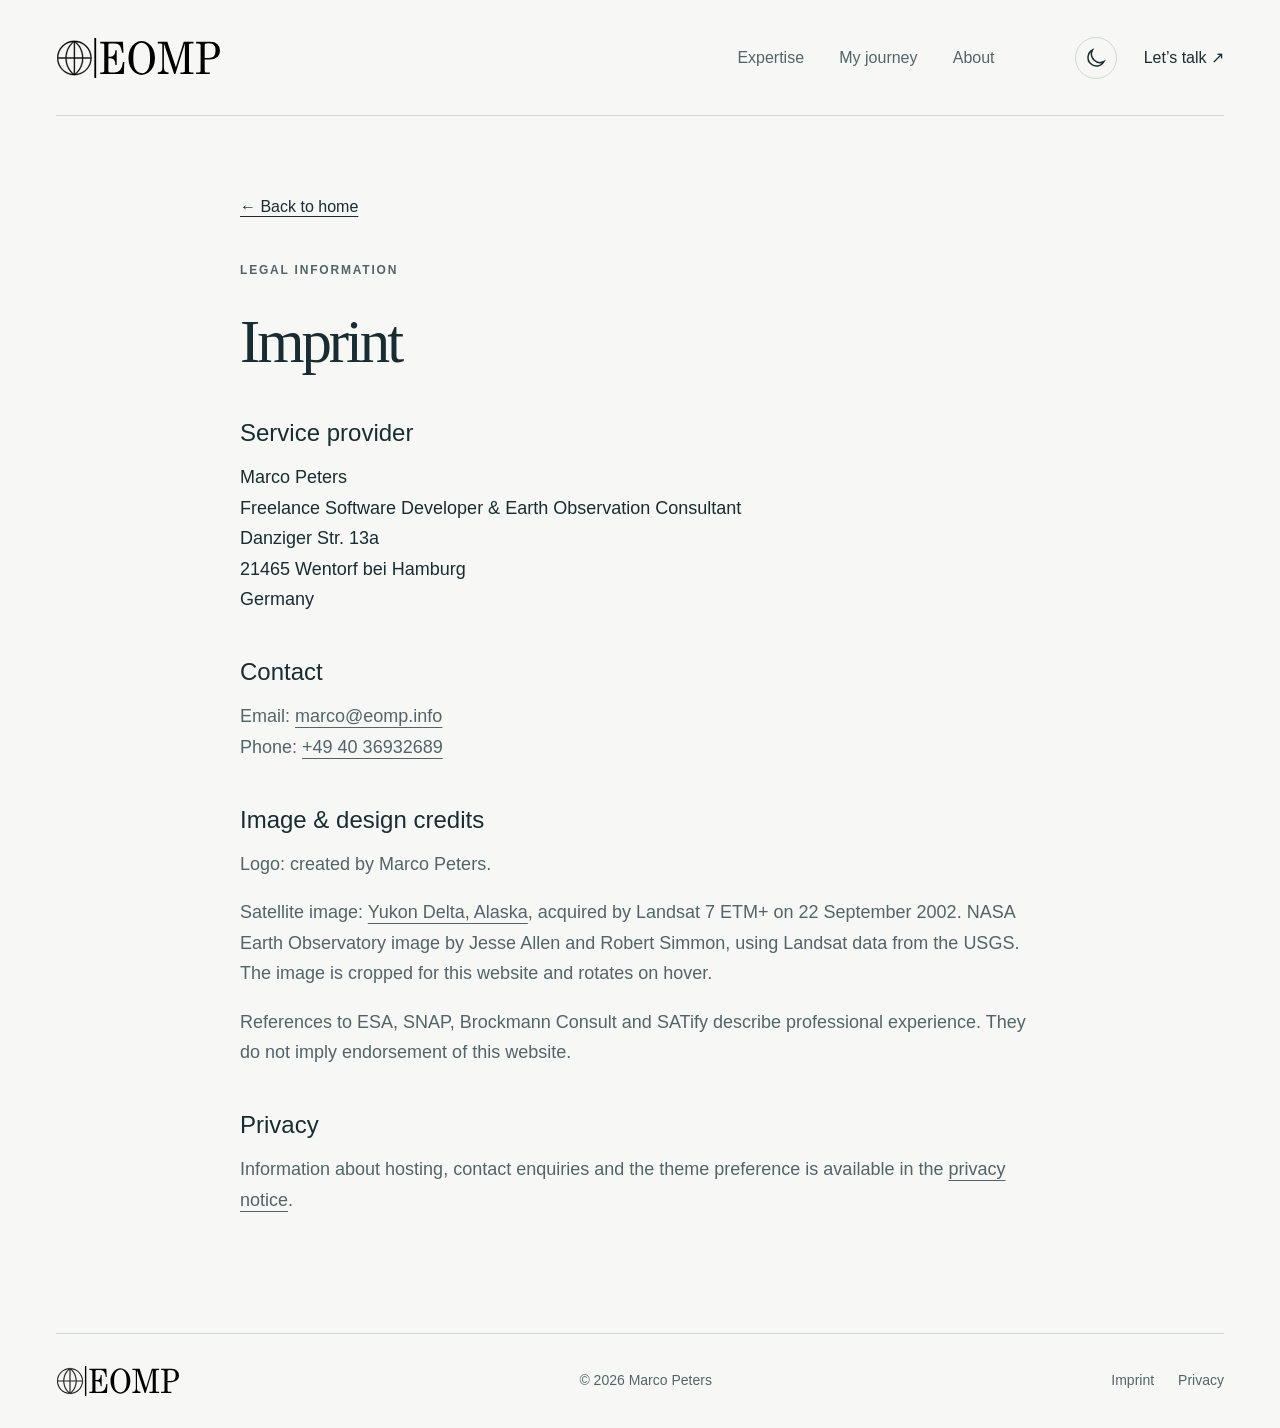
==== imprint.html @ b253dc82 "First version of webpage" ====
<!doctype html>
<html lang="en">
<head>
  <meta charset="utf-8">
  <meta name="viewport" content="width=device-width, initial-scale=1">
  <meta name="description"
        content="Legal notice and image credits for Marco Peters, freelance software developer and Earth Observation expert.">
  <meta name="color-scheme" content="light dark">
  <meta name="theme-color" content="#101b20">
  <title>Imprint · Marco Peters</title>
  <link rel="icon" href="assets/favicon.svg" type="image/svg+xml">
  <script src="theme.js"></script>
  <link rel="stylesheet" href="styles.css">
  <script src="main.js" defer></script>
  <link rel="canonical" href="https://eomp.info/imprint.html">
</head>
<body>
<a class="skip-link" href="#main">Skip to content</a>
<header class="site-header wrap"><a class="brand" href="./" aria-label="EOMP — Marco Peters, home"><img
    src="assets/logo.svg" alt="EOMP" width="165" height="40"></a>
  <nav aria-label="Main navigation"><a href="./#expertise">Expertise</a><a href="./#journey">My journey</a><a
      href="./#about">About</a></nav>
  <div class="header-actions">
    <button class="theme-toggle" aria-label="Switch colour theme" type="button" hidden>
      <svg class="sun" viewBox="0 0 24 24" fill="none" stroke="currentColor" stroke-width="1.5" aria-hidden="true">
        <circle cx="12" cy="12" r="4"/>
        <path d="M12 2v2m0 16v2M2 12h2m16 0h2M5 5l1.5 1.5m11 11L19 19M5 19l1.5-1.5m11-11L19 5"/>
      </svg>
      <svg class="moon" viewBox="0 0 24 24" fill="none" stroke="currentColor" stroke-width="1.5" aria-hidden="true">
        <path d="M20 15.5A8.5 8.5 0 0 1 8.5 4 8.5 8.5 0 1 0 20 15.5Z"/>
      </svg>
    </button>
    <a class="header-contact" href="./#contact">Let’s talk ↗</a></div>
</header>
<main class="legal wrap" id="main"><a class="back-link" href="./">← Back to home</a>
  <p class="eyebrow">Legal information</p>
  <h1>Imprint</h1>

  <h2>Service provider</h2>
  <address>Marco Peters<br>Freelance Software Developer & Earth Observation Consultant<br>Danziger Str. 13a<br>21465
    Wentorf bei Hamburg<br>Germany
  </address>
  <h2>Contact</h2>
  <p>Email: <a href="mailto:marco@eomp.info">marco@eomp.info</a><br>Phone: <a href="tel:+494036932689">+49 40
    36932689</a></p>
  <h2 id="credits">Image & design credits</h2>
  <p>Logo: created by Marco Peters.</p>
  <p>Satellite image: <a target="_blank" href="https://science.nasa.gov/earth/earth-observatory/yukon-delta-alaska-72762/">Yukon Delta,
    Alaska</a>, acquired by Landsat 7 ETM+ on 22 September 2002. NASA Earth Observatory image by Jesse Allen and Robert
    Simmon, using Landsat data from the USGS. The image is cropped for this website and rotates on hover.</p>
  <p>References to ESA, SNAP, Brockmann Consult and SATify describe professional experience. They do not imply
    endorsement of this website.</p>
  <h2>Privacy</h2>
  <p>Information about hosting, contact enquiries and the theme preference is available in the <a href="privacy.html">privacy
    notice</a>.</p></main>
<footer class="site-footer wrap"><a class="brand" href="./" aria-label="Back to home"><img src="assets/logo.svg"
                                                                                           alt="EOMP" width="124"
                                                                                           height="30"></a>
  <p>© <span data-year>2026</span> Marco Peters</p>
  <div><a href="imprint.html" aria-current="page">Imprint</a><a href="privacy.html">Privacy</a></div>
</footer>
</body>
</html>
---- styles.css ----
:root {
  color-scheme: light;
  --bg: #f7f8f5;
  --surface: #eaf0ed;
  --ink: #182c32;
  --muted: #526469;
  --accent: #216c65;
  --line: #cfd8d3;
  --button: #193d3d;
  --button-ink: #fff;
  --logo-filter: none;
  --serif: Georgia, 'Times New Roman', serif;
  --sans: 'Segoe UI', Arial, sans-serif
}

:root[data-theme=dark] {
  color-scheme: dark;
  --bg: #101b20;
  --surface: #15262b;
  --ink: #edf1e9;
  --muted: #adbfbe;
  --accent: #9dcbb6;
  --line: #304348;
  --button: #b4d8c5;
  --button-ink: #132a2b;
  --logo-filter: invert(1)
}

@media (prefers-color-scheme: dark) {
  :root:not([data-theme]) {
    color-scheme: dark;
    --bg: #101b20;
    --surface: #15262b;
    --ink: #edf1e9;
    --muted: #adbfbe;
    --accent: #9dcbb6;
    --line: #304348;
    --button: #b4d8c5;
    --button-ink: #132a2b;
    --logo-filter: invert(1)
  }
}

* {
  box-sizing: border-box
}

html {
  scroll-behavior: smooth;
  scroll-padding-top: 2rem
}

body {
  margin: 0;
  background: var(--bg);
  color: var(--ink);
  font-family: var(--sans);
  font-size: 1.125rem;
  line-height: 1.7;
  -webkit-font-smoothing: antialiased
}

::selection {
  background: var(--accent);
  color: var(--bg)
}

a {
  color: inherit;
  text-underline-offset: .28em
}

a, button {
  -webkit-tap-highlight-color: transparent
}

a:hover {
  color: var(--accent)
}

button {
  font: inherit
}

a:focus-visible, button:focus-visible {
  outline: 2px solid var(--accent);
  outline-offset: 6px
}

img {
  display: block;
  max-width: 100%
}

svg {
  width: 24px;
  height: 24px
}

p {
  margin: 0 0 1.1rem
}

h1, h2, h3 {
  margin: 0;
  font-weight: 400
}

h1, h2 {
  font-family: var(--serif);
  letter-spacing: -.05em;
  line-height: 1.09
}

h1 {
  font-size: clamp(3.3rem, 5.8vw, 5.5rem)
}

h2 {
  font-size: clamp(2.7rem, 4.2vw, 4rem)
}

em {
  font-weight: 400;
  color: var(--accent)
}

h3 {
  font-family: var(--serif);
  font-size: 1.8rem;
  line-height: 1.25;
  letter-spacing: -.025em
}

.wrap {
  width: min(1280px, calc(100% - 112px));
  margin-inline: auto
}

.skip-link {
  position: fixed;
  top: -100px;
  left: 1rem;
  background: var(--bg);
  padding: 1rem;
  z-index: 10
}

.skip-link:focus {
  top: 1rem
}

.site-header {
  min-height: 116px;
  display: flex;
  align-items: center;
  justify-content: space-between;
  gap: 2rem;
  border-bottom: 1px solid var(--line)
}

.brand {
  flex-shrink: 0
}

.brand img {
  filter: var(--logo-filter);
  object-fit: contain
}

.site-header nav {
  display: flex;
  gap: 2.2rem;
  margin-left: auto;
  margin-right: 3rem
}

.site-header a {
  text-decoration: none;
  font-size: 1rem
}

.site-header nav a {
  color: var(--muted)
}

.site-header nav a:hover {
  color: var(--accent)
}

.header-actions {
  display: flex;
  align-items: center;
  gap: 1.7rem
}

.theme-toggle {
  display: grid;
  place-items: center;
  width: 42px;
  height: 42px;
  border: 1px solid var(--line);
  border-radius: 50%;
  background: transparent;
  color: var(--ink);
  cursor: pointer
}

.theme-toggle[hidden] {
  display: none
}

.theme-toggle:hover {
  background: var(--surface)
}

.theme-toggle .sun {
  display: none
}

[data-theme=dark] .theme-toggle .sun {
  display: block
}

[data-theme=dark] .theme-toggle .moon {
  display: none
}

.header-contact span {
  margin-left: .6rem
}

.hero {
  padding-top: 70px;
  padding-bottom: 66px;
  display: grid;
  grid-template-columns:1.18fr 1fr;
  gap: 5.5%;
  align-items: center
}

.eyebrow {
  text-transform: uppercase;
  letter-spacing: .15em;
  font-size: .75rem;
  font-weight: 600;
  color: var(--muted);
  margin-bottom: 1.8rem;
  display: flex;
  align-items: center;
  gap: .75rem
}

.eyebrow-rule {
  width: 26px;
  height: 1px;
  background: var(--line)
}

.hero h1 {
  margin-bottom: 1.75rem
}

.hero-role {
  font-size: 1.3rem;
  line-height: 1.5;
  margin-bottom: 1.2rem
}

.hero-intro {
  color: var(--muted);
  max-width: 480px;
  line-height: 1.8
}

.journey-link {
  color: var(--accent);
  white-space: nowrap;
  text-decoration-thickness: 1px;
}

.hero-actions {
  display: flex;
  align-items: center;
  gap: 1.5rem;
  flex-wrap: wrap;
  margin-top: 2rem
}

.button {
  display: inline-flex;
  justify-content: center;
  align-items: center;
  gap: 1.5rem;
  padding: 1rem 1.35rem;
  text-decoration: none;
  font-size: 1rem;
  font-weight: 600;
  min-height: 50px;
  transition: transform .2s, background .2s
}

.primary {
  background: var(--button);
  color: var(--button-ink);
  border: 1px solid var(--button)
}

.primary:hover {
  color: var(--button-ink);
  transform: translateY(-2px)
}

.text-link {
  display: inline-flex;
  gap: 1rem;
  align-items: center;
  font-size: 1rem;
  font-weight: 600;
  text-decoration: none;
  padding-block: .35rem;
  border-bottom: 1px solid var(--line)
}

.text-link:hover {
  border-color: var(--accent)
}

.hero-footnote {
  font-family: var(--serif);
  font-style: italic;
  color: var(--muted);
  font-size: 1.0625rem;
  margin-top: 2rem;
  margin-bottom: 0
}

.earth-figure {
  margin: 0;
  position: relative
}

.earth-image {
  position: relative;
  isolation: isolate;
  height: 570px;
  overflow: hidden;
  border-radius: 48% 48% 2px 2px;
  background: #143139;
  color: #fff
}

.earth-image > img {
  position: absolute;
  inset: 0;
  width: 100%;
  height: 100%;
  object-fit: cover;
  z-index: -2;
  transform-origin: center
}

.image-kicker {
  position: absolute;
  top: 40%;
  left: 50%;
  transform: translateX(-50%);
  width: max-content;
  max-width: calc(100% - 2rem);
  padding: .65rem 1.1rem;
  border-radius: 999px;
  text-align: center;
  font-family: var(--serif);
  font-style: italic;
  font-size: clamp(1.65rem, 2.5vw, 2.35rem);
  line-height: 1.2;
  text-shadow: 0 2px 10px #00181d;
  background: rgba(4, 20, 25, .78)
}

.earth-figure figcaption {
  font-size: 1.0625rem;
  line-height: 1.65;
  color: var(--muted);
  margin-top: 1.1rem
}

.earth-figure figcaption a {
  font-size: .75rem;
  white-space: nowrap;
  margin-left: .3rem
}

.credentials {
  display: grid;
  grid-template-columns:1fr 1fr 1fr;
  border-top: 1px solid var(--line);
  border-bottom: 1px solid var(--line);
  padding: 2rem 0;
  gap: 2rem
}

.credentials > div {
  display: flex;
  flex-direction: column;
  gap: .35rem
}

.credentials > div + div {
  border-left: 1px solid var(--line);
  padding-left: 3rem
}

.credentials strong {
  font-family: var(--serif);
  font-weight: 400;
  font-size: 1.9rem;
  line-height: 1.3
}

.credentials span:not(.amp) {
  font-size: .875rem;
  color: var(--muted)
}

.amp {
  color: var(--accent);
  font-style: italic
}

.section {
  padding-block: 110px
}

.section-heading {
  display: grid;
  grid-template-columns:1fr 1fr;
  column-gap: 6rem;
  align-items: end
}

.section-heading > .eyebrow {
  grid-column: 1/-1
}

.section-heading > p:last-child {
  max-width: 420px;
  color: var(--muted);
  margin-bottom: 0;
  justify-self: end
}

.expertise-grid {
  display: grid;
  grid-template-columns:repeat(3, 1fr);
  gap: 3rem;
  margin-top: 3.5rem
}

.expertise-item {
  position: relative;
  padding-top: 2rem;
  border-top: 1px solid var(--line)
}

.expertise-item svg {
  height: 40px;
  width: 40px;
  color: var(--accent);
  margin-bottom: 1.5rem
}

.expertise-item h3 {
  margin-bottom: 1rem
}

.expertise-item p {
  color: var(--muted);
  font-size: 1.125rem
}

.expertise-item .expertise-tags {
  font-size: .875rem;
  padding-top: .7rem;
  margin-bottom: 0;
  color: var(--accent)
}

.journey-section {
  background: var(--surface);
  padding-block: 100px;
  border-block: 1px solid var(--line)
}

.journey-layout {
  display: grid;
  grid-template-columns:1fr 1.2fr;
  gap: 7rem
}

.journey-intro > p:not(.eyebrow) {
  color: var(--muted);
  max-width: 310px;
  margin-top: 1.6rem
}

.journey-intro > .text-link {
  margin-top: 1rem
}

.timeline {
  padding-left: 2rem;
  border-left: 1px solid var(--line)
}

.timeline-item {
  position: relative;
  padding: 0 0 2.4rem 1.5rem;
  margin-bottom: 2.4rem;
  border-bottom: 1px solid var(--line)
}

.timeline-item:before {
  content: '';
  position: absolute;
  left: calc(-2rem - 5px);
  top: .45rem;
  width: 9px;
  height: 9px;
  background: var(--surface);
  border: 1px solid var(--accent);
  border-radius: 50%
}

.timeline-item.current:before {
  background: var(--accent)
}

.timeline-item:last-child {
  padding-bottom: 0;
  margin-bottom: 0;
  border: 0
}

.timeline-label {
  display: flex;
  justify-content: space-between;
  gap: 1rem;
  text-transform: uppercase;
  font-size: .75rem;
  letter-spacing: .12em;
  color: var(--muted)
}

.timeline-label span {
  color: var(--accent)
}

.timeline-item h3 {
  font-size: 2.1rem
}

.timeline-role {
  color: var(--accent);
  font-size: 1rem;
  margin-top: .4rem;
  margin-bottom: 1.1rem
}

.timeline-item > p:not([class]) {
  color: var(--muted);
  font-size: 1.125rem
}

.about-layout {
  display: grid;
  grid-template-columns:1fr 1.1fr;
  gap: 7rem;
  row-gap: 3rem
}

.about-heading {
  grid-column: 1 / -1;
  grid-row: 1
}

.about-portrait {
  margin: 0;
  width: min(100%, 320px);
  grid-column: 1;
  grid-row: 2;
  align-self: start
}

.about-portrait img {
  width: 100%;
  height: auto;
  aspect-ratio: 4 / 5;
  object-fit: cover;
  object-position: center top;
  clip-path: polygon(16% 0, 84% 0, 100% 12.8%, 100% 87.2%, 84% 100%, 16% 100%, 0 87.2%, 0 12.8%)
}

.about-copy {
  grid-column: 2;
  grid-row: 2;
  padding-top: 0;
  align-self: start
}

.about-copy > :last-child {
  margin-bottom: 0
}

.about-copy p {
  color: var(--muted)
}

.about-copy .lead {
  font-size: 1.3rem;
  color: var(--ink);
  line-height: 1.7
}

.about-copy .signature {
  font-family: var(--serif);
  font-style: italic;
  font-size: 2.1rem;
  color: var(--accent);
  margin-top: 1.5rem
}

.eomasters-section {
  display: grid;
  grid-template-columns:1fr 1.1fr;
  gap: 7rem;
  border-block: 1px solid var(--line);
  padding-block: 3.5rem
}

.eomasters-section h2 {
  font-size: 2.8rem
}

.eomasters-section p:not(.eyebrow) {
  color: var(--muted)
}

.eomasters-section .eyebrow {
  margin-bottom: 1rem
}

.social-links {
  display: flex;
  gap: 1.4rem;
  margin-top: 1.4rem;
  flex-wrap: wrap
}

.social-links a {
  font-size: .9375rem;
  color: var(--muted)
}

.contact-section {
  display: grid;
  grid-template-columns: minmax(0, 1.1fr) minmax(0, 1fr);
  align-items: center;
  gap: clamp(2rem, 5vw, 5rem);
  padding-block: 100px
}

.contact-section h2 {
  font-size: clamp(3.2rem, 5.8vw, 5.5rem)
}

.contact-bottom {
  display: flex;
  flex-direction: column;
  align-items: flex-start;
  gap: 1.5rem;
  margin-top: 0
}

.contact-bottom p {
  color: var(--muted);
  margin: 0
}

.contact-bottom .button {
  min-width: 180px
}

.contact-links {
  display: flex;
  align-items: center;
  gap: 1.5rem;
  flex-wrap: wrap;
  font-size: 1rem;
  margin-top: 2rem
}

.contact-links span {
  color: var(--line)
}

.site-footer {
  border-top: 1px solid var(--line);
  display: flex;
  align-items: center;
  justify-content: space-between;
  padding-block: 2rem;
  gap: 2rem
}

.site-footer p {
  font-size: .875rem;
  color: var(--muted);
  margin: 0
}

.site-footer > div {
  display: flex;
  gap: 1.5rem
}

.site-footer > div a {
  font-size: .875rem;
  color: var(--muted);
  text-decoration: none
}

.legal {
  max-width: 800px;
  padding-block: 75px 100px;
  min-height: 65vh
}

.legal h1 {
  font-size: 3.8rem;
  margin-bottom: 2rem
}

.legal h2 {
  font-family: var(--sans);
  font-size: 1.5rem;
  letter-spacing: 0;
  margin: 2.5rem 0 .8rem;
  line-height: 1.4
}

.legal p, .legal li {
  color: var(--muted)
}

.legal address {
  font-style: normal
}

.legal .back-link {
  display: inline-block;
  margin-bottom: 2.5rem;
  font-size: 1rem
}

.legal li {
  margin-bottom: .6rem
}

.legal a {
  overflow-wrap: anywhere
}

.legal .draft-note {
  padding: 1rem 1.2rem;
  border-left: 2px solid var(--accent);
  background: var(--surface);
  font-size: .9rem
}

@media (min-width: 1550px) {
  .hero {
    padding-top: 90px;
    padding-bottom: 85px
  }

  .earth-image {
    height: 620px
  }
}

@media (max-width: 1100px) {
  .wrap {
    width: calc(100% - 64px)
  }

  .hero {
    gap: 3rem
  }

  .earth-image {
    height: 530px
  }

  .hero-actions {
    gap: 1rem
  }

  .site-header nav {
    margin-right: 1rem;
    gap: 1.5rem
  }

  .journey-layout, .about-layout, .eomasters-section {
    gap: 4rem
  }

  .expertise-grid {
    gap: 2rem
  }

  .credentials > div + div {
    padding-left: 2rem
  }

  .credentials strong {
    font-size: 1.6rem
  }

  .section-heading {
    gap: 2rem
  }
}

@media (max-width: 800px) {
  .wrap {
    width: calc(100% - 40px)
  }

  .site-header {
    min-height: 92px;
    gap: 1rem;
    flex-wrap: wrap;
    padding-block: 20px
  }

  .brand img {
    width: 140px;
    height: auto
  }

  .site-header nav {
    order: 3;
    width: 100%;
    justify-content: center;
    margin: 0;
    gap: 2rem
  }

  .header-actions {
    margin-left: auto;
    gap: 1rem
  }

  .hero {
    grid-template-columns:1fr;
    padding-top: 48px;
    gap: 3rem
  }

  .hero h1 {
    font-size: clamp(3.3rem, 9.7vw, 5.4rem)
  }

  .hero-intro {
    max-width: 550px
  }

  .earth-figure {
    max-width: 550px;
    width: 100%;
    justify-self: center
  }

  .earth-image {
    height: 540px
  }

  .hero-copy {
    max-width: 650px
  }

  .hero .eyebrow {
    font-size: .7rem;
    letter-spacing: .1em
  }

  .credentials {
    gap: 1rem
  }

  .credentials > div + div {
    padding-left: 1rem
  }

  .credentials strong {
    font-size: 1.25rem
  }

  .credentials span:not(.amp) {
    font-size: .875rem
  }

  .section {
    padding-block: 72px
  }

  .section-heading {
    grid-template-columns:1fr;
    gap: 1.5rem
  }

  .section-heading > .eyebrow {
    margin-bottom: 0
  }

  .section-heading > p:last-child {
    justify-self: start
  }

  .expertise-grid {
    grid-template-columns:1fr;
    gap: 2rem;
    margin-top: 2.5rem
  }

  .expertise-item {
    padding-left: 65px;
    padding-top: 1.5rem
  }

  .expertise-item svg {
    position: absolute;
    left: 0;
    top: 1.7rem
  }

  .expertise-item h3 {
    padding-right: 2rem
  }

  .journey-layout, .about-layout, .eomasters-section {
    grid-template-columns:1fr;
    gap: 3rem
  }

  .journey-section {
    padding-block: 72px
  }

  .journey-intro > p:not(.eyebrow) {
    max-width: 450px
  }

  .timeline {
    margin-left: .4rem;
    padding-left: 1rem
  }

  .timeline-item {
    padding-left: 1rem
  }

  .timeline-item:before {
    left: calc(-1rem - 5px)
  }

  .about-heading, .about-portrait, .about-copy {
    grid-column: auto;
    grid-row: auto
  }

  .about-copy {
    padding-top: 0
  }

  .eomasters-section {
    gap: 1.5rem
  }

  .contact-section {
    grid-template-columns: 1fr;
    gap: 2rem;
    padding-block: 72px
  }

  .contact-section h2 {
    font-size: clamp(3.5rem, 7vw, 6.3rem)
  }

  .contact-bottom {
    align-items: start;
    flex-direction: column
  }

  .site-footer {
    flex-wrap: wrap;
    gap: 1.3rem
  }

  .site-footer > div {
    width: 100%;
    justify-content: space-between
  }

  .site-footer .brand img {
    width: 110px
  }

  .legal h1 {
    font-size: 3rem
  }

  .legal {
    padding-top: 45px
  }
}

@media (max-width: 420px) {
  .earth-image {
    height: 450px
  }

  .hero h1 {
    font-size: 3.2rem
  }

  .hero .eyebrow {
    flex-wrap: wrap;
    gap: .5rem
  }

  .credentials {
    grid-template-columns:1fr;
    padding: 1.5rem 0;
    gap: 1rem
  }

  .credentials > div {
    flex-direction: row;
    justify-content: space-between;
    align-items: center;
    gap: 1rem
  }

  .credentials > div + div {
    border: 0;
    padding: 0
  }

  .credentials strong {
    font-size: 1.3rem
  }

  .credentials span:not(.amp) {
    text-align: right
  }

  .contact-links {
    gap: 1rem
  }

  .contact-links > a:first-child {
    width: 100%
  }

  .contact-links > span {
    display: none
  }

  .header-contact {
    font-size: .85rem
  }
}

@media (prefers-reduced-motion: reduce) {
  html {
    scroll-behavior: auto
  }

  *, *:before, *:after {
    transition: none !important;
    animation: none !important
  }
}

@media (max-width: 360px) {
  .site-header .brand img {
    width: 112px
  }

  .header-actions {
    gap: .5rem
  }

  .site-header {
    gap: .75rem
  }

  .header-contact {
    font-size: .8rem
  }

  .hero h1 {
    font-size: 2.65rem
  }

  .hero .eyebrow {
    font-size: .65rem;
    letter-spacing: .07em
  }

  .hero .eyebrow-rule {
    width: 12px
  }
}
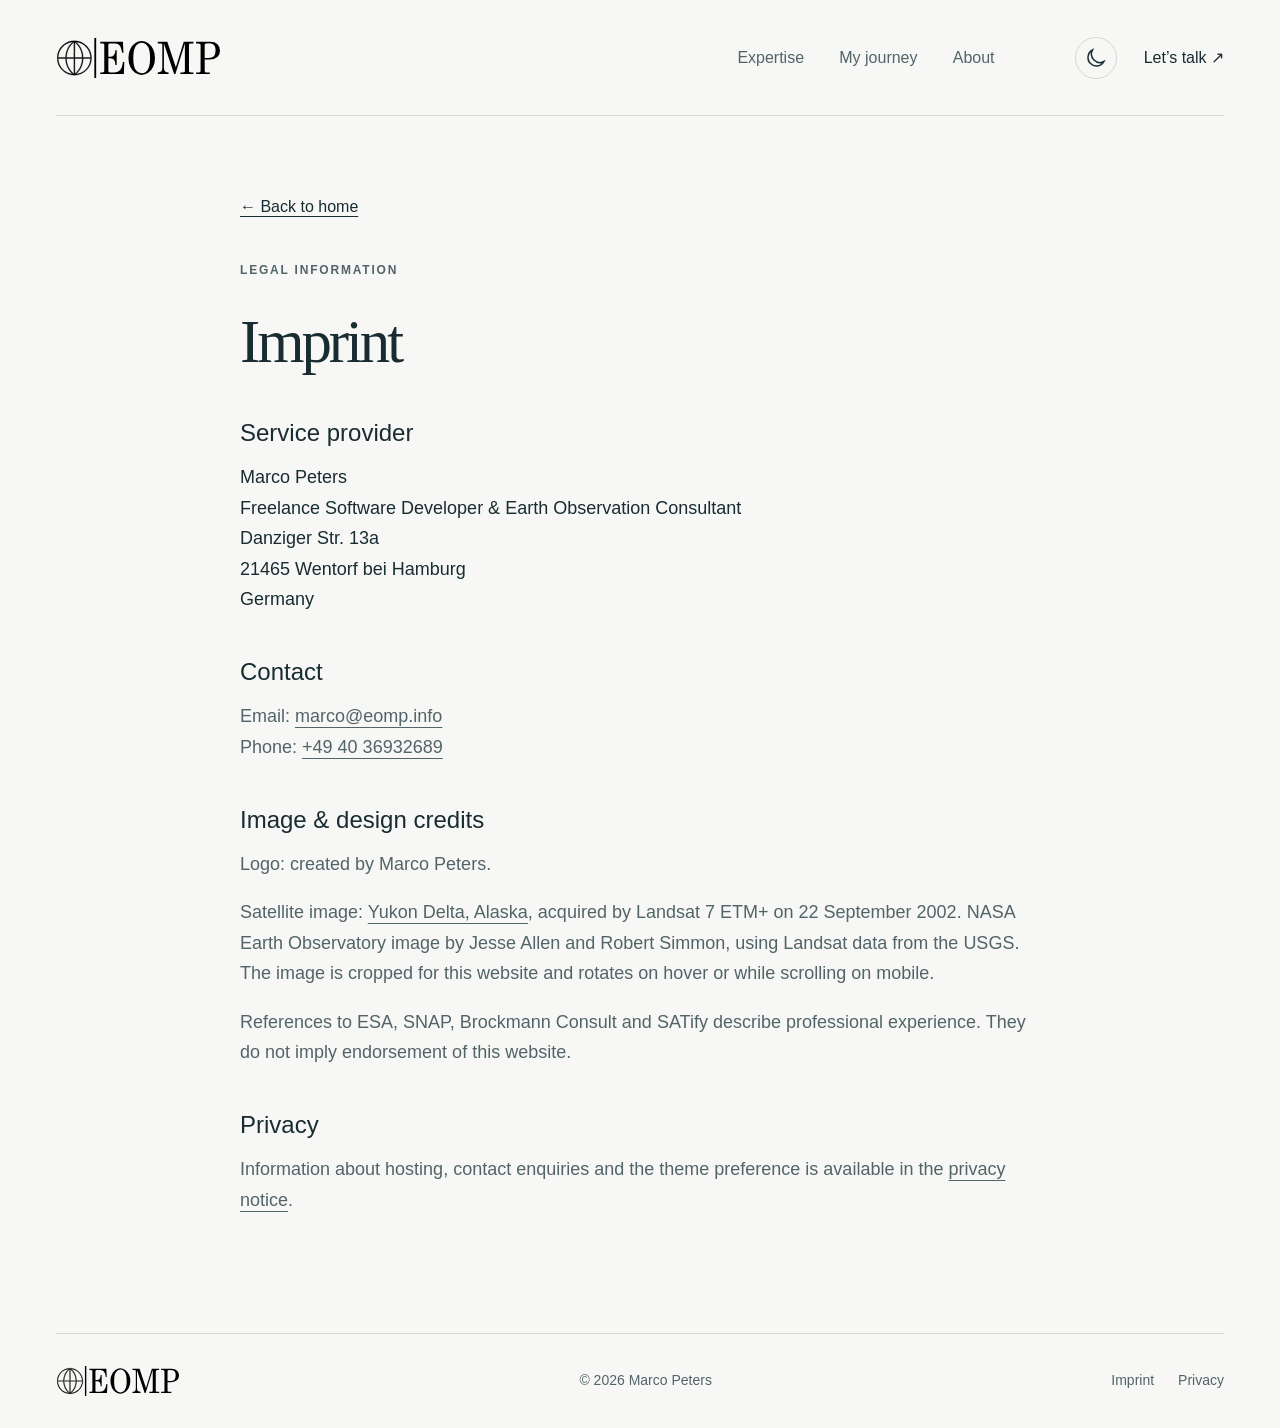
==== commit 5c58c03a: "Add scroll-driven Yukon rotation on mobile" ====
--- a/imprint.html
+++ b/imprint.html
@@ -47,7 +47,7 @@
   <p>Logo: created by Marco Peters.</p>
   <p>Satellite image: <a target="_blank" href="https://science.nasa.gov/earth/earth-observatory/yukon-delta-alaska-72762/">Yukon Delta,
     Alaska</a>, acquired by Landsat 7 ETM+ on 22 September 2002. NASA Earth Observatory image by Jesse Allen and Robert
-    Simmon, using Landsat data from the USGS. The image is cropped for this website and rotates on hover.</p>
+    Simmon, using Landsat data from the USGS. The image is cropped for this website and rotates on hover or while scrolling on mobile.</p>
   <p>References to ESA, SNAP, Brockmann Consult and SATify describe professional experience. They do not imply
     endorsement of this website.</p>
   <h2>Privacy</h2>
--- a/styles.css
+++ b/styles.css
@@ -1083,6 +1083,12 @@
   }
 }
 
+@media (max-width: 800px), (hover: none) and (pointer: coarse) {
+  .earth-image {
+    max-height: calc(100svh - 96px)
+  }
+}
+
 @media (prefers-reduced-motion: reduce) {
   html {
     scroll-behavior: auto
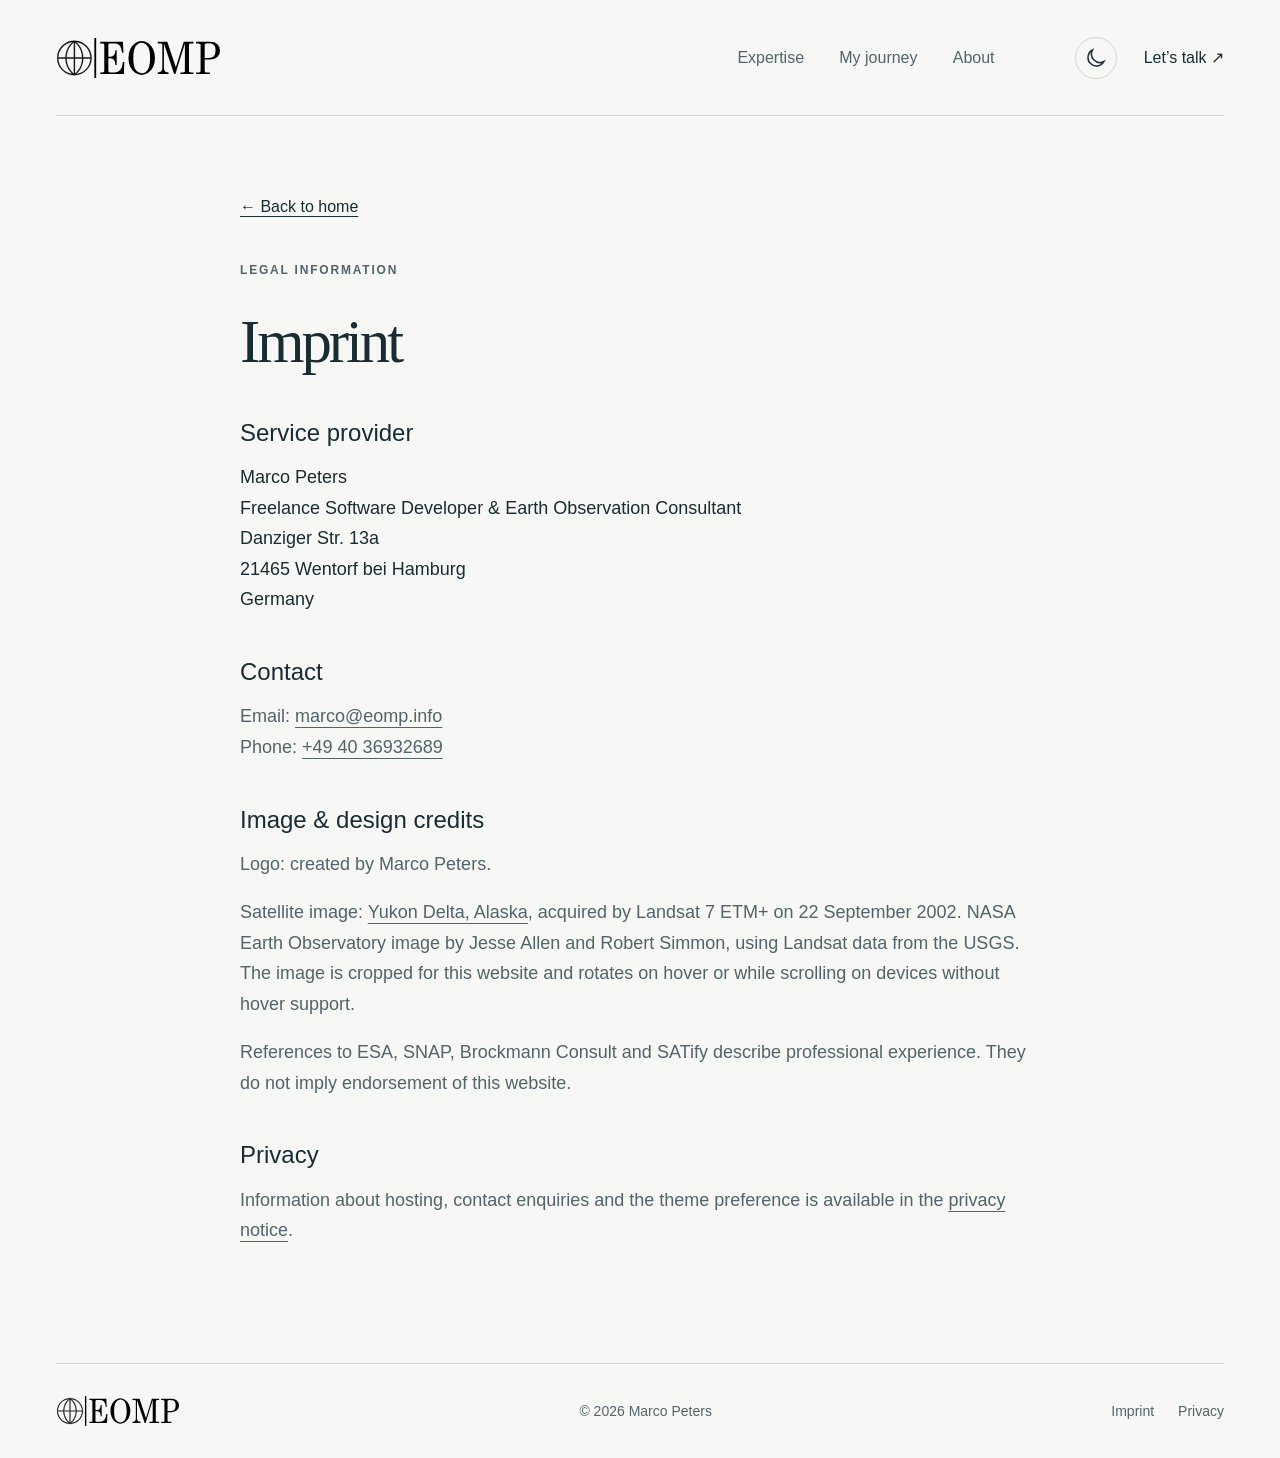
==== commit 03f67b48: "Select image rotation mode by hover support" ====
--- a/imprint.html
+++ b/imprint.html
@@ -47,7 +47,7 @@
   <p>Logo: created by Marco Peters.</p>
   <p>Satellite image: <a target="_blank" href="https://science.nasa.gov/earth/earth-observatory/yukon-delta-alaska-72762/">Yukon Delta,
     Alaska</a>, acquired by Landsat 7 ETM+ on 22 September 2002. NASA Earth Observatory image by Jesse Allen and Robert
-    Simmon, using Landsat data from the USGS. The image is cropped for this website and rotates on hover or while scrolling on mobile.</p>
+    Simmon, using Landsat data from the USGS. The image is cropped for this website and rotates on hover or while scrolling on devices without hover support.</p>
   <p>References to ESA, SNAP, Brockmann Consult and SATify describe professional experience. They do not imply
     endorsement of this website.</p>
   <h2>Privacy</h2>
--- a/styles.css
+++ b/styles.css
@@ -1083,7 +1083,7 @@
   }
 }
 
-@media (max-width: 800px), (hover: none) and (pointer: coarse) {
+@media (hover: none) {
   .earth-image {
     max-height: calc(100svh - 96px)
   }
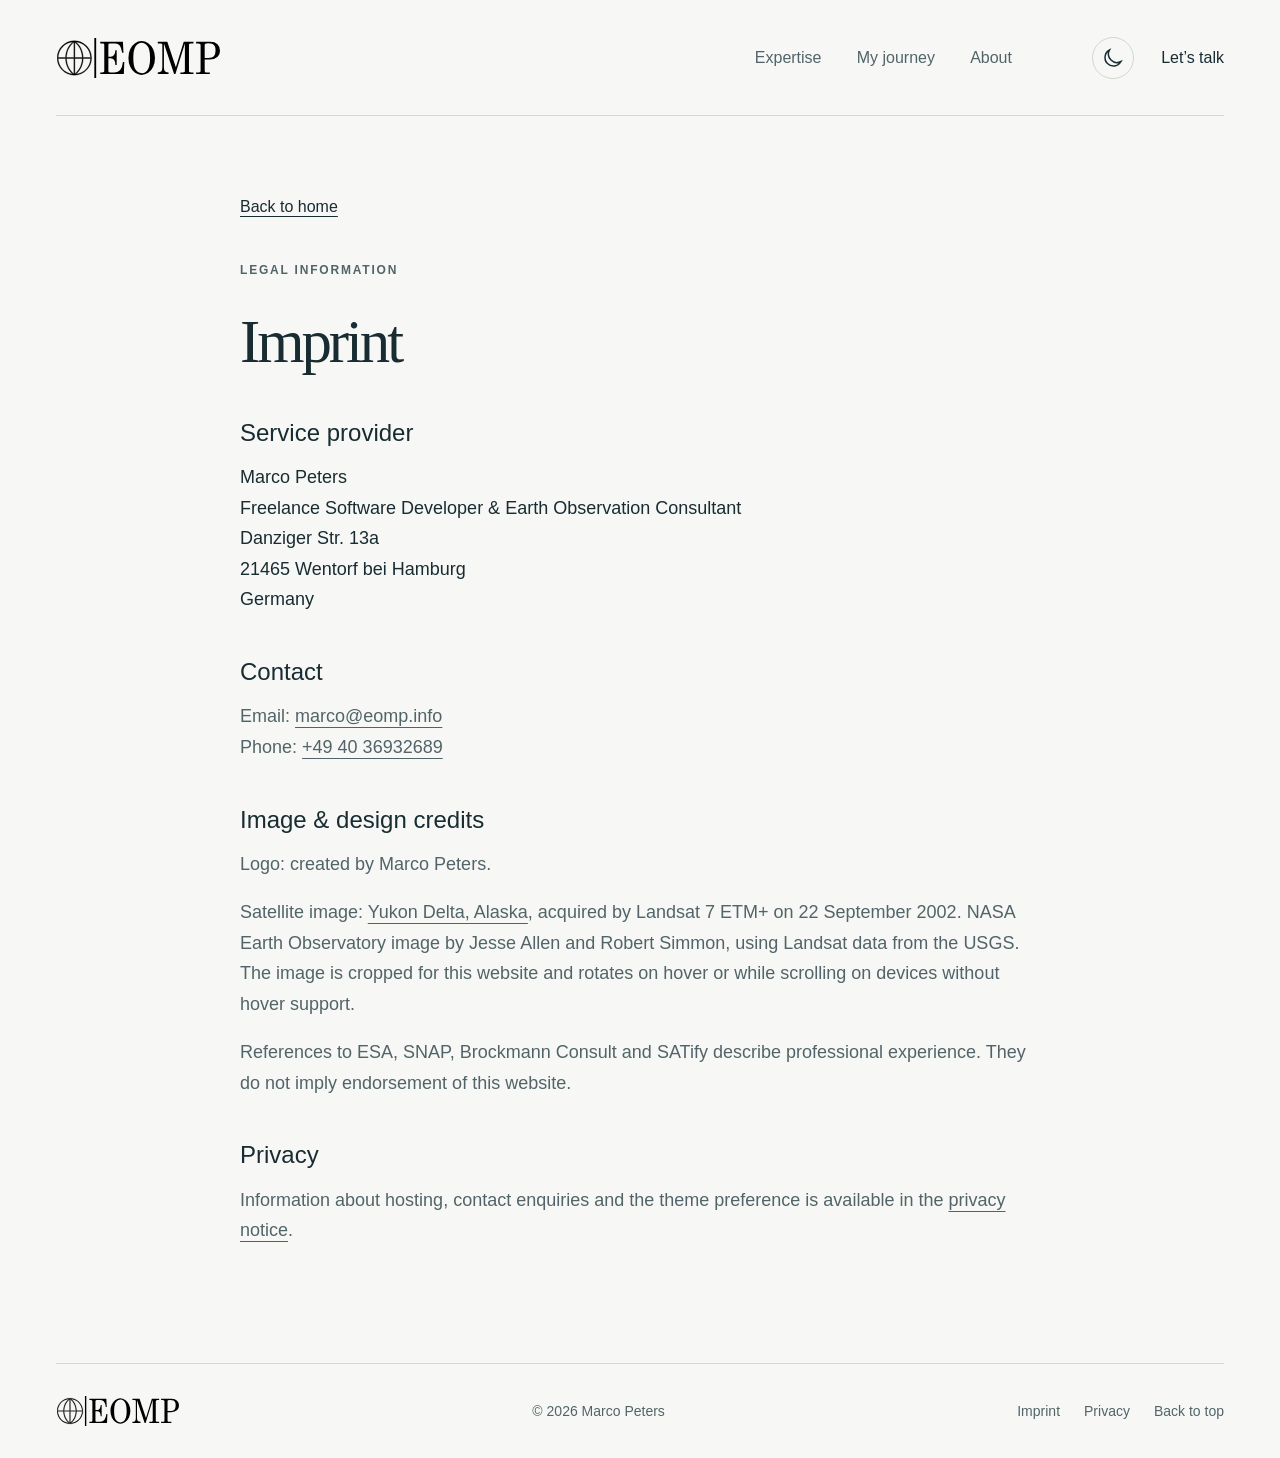
==== commit 74f7dbf2: "Small adjustments" ====
--- a/imprint.html
+++ b/imprint.html
@@ -18,8 +18,8 @@
 <a class="skip-link" href="#main">Skip to content</a>
 <header class="site-header wrap"><a class="brand" href="./" aria-label="EOMP — Marco Peters, home"><img
     src="assets/logo.svg" alt="EOMP" width="165" height="40"></a>
-  <nav aria-label="Main navigation"><a href="./#expertise">Expertise</a><a href="./#journey">My journey</a><a
-      href="./#about">About</a></nav>
+  <nav aria-label="Main navigation"><a href="index.html#expertise">Expertise</a><a href="index.html#journey">My journey</a><a
+      href="index.html#about">About</a></nav>
   <div class="header-actions">
     <button class="theme-toggle" aria-label="Switch colour theme" type="button" hidden>
       <svg class="sun" viewBox="0 0 24 24" fill="none" stroke="currentColor" stroke-width="1.5" aria-hidden="true">
@@ -30,9 +30,9 @@
         <path d="M20 15.5A8.5 8.5 0 0 1 8.5 4 8.5 8.5 0 1 0 20 15.5Z"/>
       </svg>
     </button>
-    <a class="header-contact" href="./#contact">Let’s talk ↗</a></div>
+    <a class="header-contact" href="index.html#contact">Let’s talk</a></div>
 </header>
-<main class="legal wrap" id="main"><a class="back-link" href="./">← Back to home</a>
+<main class="legal wrap" id="main"><a class="back-link" href="./">Back to home</a>
   <p class="eyebrow">Legal information</p>
   <h1>Imprint</h1>
 
@@ -45,8 +45,8 @@
     36932689</a></p>
   <h2 id="credits">Image & design credits</h2>
   <p>Logo: created by Marco Peters.</p>
-  <p>Satellite image: <a target="_blank" href="https://science.nasa.gov/earth/earth-observatory/yukon-delta-alaska-72762/">Yukon Delta,
-    Alaska</a>, acquired by Landsat 7 ETM+ on 22 September 2002. NASA Earth Observatory image by Jesse Allen and Robert
+  <p>Satellite image: <a href="https://science.nasa.gov/earth/earth-observatory/yukon-delta-alaska-72762/" rel="noopener" target="_blank">Yukon Delta,
+    Alaska<span class="visually-hidden"> (opens in a new tab)</span></a>, acquired by Landsat 7 ETM+ on 22 September 2002. NASA Earth Observatory image by Jesse Allen and Robert
     Simmon, using Landsat data from the USGS. The image is cropped for this website and rotates on hover or while scrolling on devices without hover support.</p>
   <p>References to ESA, SNAP, Brockmann Consult and SATify describe professional experience. They do not imply
     endorsement of this website.</p>
@@ -57,7 +57,7 @@
                                                                                            alt="EOMP" width="124"
                                                                                            height="30"></a>
   <p>© <span data-year>2026</span> Marco Peters</p>
-  <div><a href="imprint.html" aria-current="page">Imprint</a><a href="privacy.html">Privacy</a></div>
+  <div><a href="imprint.html" aria-current="page">Imprint</a><a href="privacy.html">Privacy</a><a href="#main" aria-label="Back to top">Back to top</a></div>
 </footer>
 </body>
 </html>
--- a/styles.css
+++ b/styles.css
@@ -9,8 +9,8 @@
   --button: #193d3d;
   --button-ink: #fff;
   --logo-filter: none;
-  --serif: Georgia, 'Times New Roman', serif;
-  --sans: 'Segoe UI', Arial, sans-serif
+  --serif: Georgia, 'Times New Roman';
+  --sans: 'Segoe UI', Arial
 }
 
 :root[data-theme=dark] {
@@ -54,7 +54,7 @@
   margin: 0;
   background: var(--bg);
   color: var(--ink);
-  font-family: var(--sans);
+  font-family: var(--sans), sans-serif;
   font-size: 1.125rem;
   line-height: 1.7;
   -webkit-font-smoothing: antialiased
@@ -107,7 +107,7 @@
 }
 
 h1, h2 {
-  font-family: var(--serif);
+  font-family: var(--serif), serif;
   letter-spacing: -.05em;
   line-height: 1.09
 }
@@ -126,7 +126,7 @@
 }
 
 h3 {
-  font-family: var(--serif);
+  font-family: var(--serif), serif;
   font-size: 1.8rem;
   line-height: 1.25;
   letter-spacing: -.025em
@@ -135,6 +135,18 @@
 .wrap {
   width: min(1280px, calc(100% - 112px));
   margin-inline: auto
+}
+
+.visually-hidden {
+  position: absolute;
+  width: 1px;
+  height: 1px;
+  padding: 0;
+  margin: -1px;
+  overflow: hidden;
+  clip-path: inset(50%);
+  white-space: nowrap;
+  border: 0
 }
 
 .skip-link {
@@ -292,7 +304,8 @@
   justify-content: center;
   align-items: center;
   gap: 1.5rem;
-  padding: 1rem 1.35rem;
+  padding: 1rem 1.65rem;
+  border-radius: 999px;
   text-decoration: none;
   font-size: 1rem;
   font-weight: 600;
@@ -302,11 +315,13 @@
 
 .primary {
   background: var(--button);
+  background: color-mix(in srgb, var(--button) 80%, transparent);
   color: var(--button-ink);
-  border: 1px solid var(--button)
+  border: 1px solid color-mix(in srgb, var(--button) 45%, transparent)
 }
 
 .primary:hover {
+  background: color-mix(in srgb, var(--button) 95%, transparent);
   color: var(--button-ink);
   transform: translateY(-2px)
 }
@@ -327,7 +342,7 @@
 }
 
 .hero-footnote {
-  font-family: var(--serif);
+  font-family: var(--serif), serif;
   font-style: italic;
   color: var(--muted);
   font-size: 1.0625rem;
@@ -370,7 +385,7 @@
   padding: .65rem 1.1rem;
   border-radius: 999px;
   text-align: center;
-  font-family: var(--serif);
+  font-family: var(--serif), serif;
   font-style: italic;
   font-size: clamp(1.65rem, 2.5vw, 2.35rem);
   line-height: 1.2;
@@ -412,7 +427,7 @@
 }
 
 .credentials strong {
-  font-family: var(--serif);
+  font-family: var(--serif), serif;
   font-weight: 400;
   font-size: 1.9rem;
   line-height: 1.3
@@ -506,6 +521,53 @@
 
 .journey-intro > .text-link {
   margin-top: 1rem
+}
+
+.journey-history {
+  min-width: 0
+}
+
+.timeline-scroll-hint {
+  display: flex;
+  justify-content: space-between;
+  align-items: center;
+  margin: 0 0 1rem;
+  color: var(--muted);
+  font-size: .875rem
+}
+
+.timeline-scroll-hint span {
+  color: var(--accent)
+}
+
+.timeline-scroll {
+  max-height: clamp(24rem, 60svh, 36rem);
+  overflow-y: auto;
+  scrollbar-gutter: stable;
+  scrollbar-width: thin;
+  scrollbar-color: var(--accent) var(--line);
+  padding: .4rem 1.5rem .4rem .4rem
+}
+
+.timeline-scroll:focus-visible {
+  outline: 2px solid var(--accent);
+  outline-offset: 5px;
+  border-radius: 2px
+}
+
+.timeline-scroll::-webkit-scrollbar {
+  width: 10px
+}
+
+.timeline-scroll::-webkit-scrollbar-track {
+  background: var(--line);
+  border-radius: 999px
+}
+
+.timeline-scroll::-webkit-scrollbar-thumb {
+  background: var(--accent);
+  border: 2px solid var(--line);
+  border-radius: 999px
 }
 
 .timeline {
@@ -587,6 +649,7 @@
 .about-portrait {
   margin: 0;
   width: min(100%, 320px);
+  justify-self: center;
   grid-column: 1;
   grid-row: 2;
   align-self: start
@@ -598,7 +661,7 @@
   aspect-ratio: 4 / 5;
   object-fit: cover;
   object-position: center top;
-  clip-path: polygon(16% 0, 84% 0, 100% 12.8%, 100% 87.2%, 84% 100%, 16% 100%, 0 87.2%, 0 12.8%)
+  border-radius: 48% 48% 2px 2px
 }
 
 .about-copy {
@@ -623,7 +686,7 @@
 }
 
 .about-copy .signature {
-  font-family: var(--serif);
+  font-family: var(--serif), serif;
   font-style: italic;
   font-size: 2.1rem;
   color: var(--accent);
@@ -687,20 +750,16 @@
   margin: 0
 }
 
-.contact-bottom .button {
-  min-width: 180px
-}
-
 .contact-links {
   display: flex;
   align-items: center;
   gap: 1.5rem;
   flex-wrap: wrap;
   font-size: 1rem;
-  margin-top: 2rem
-}
-
-.contact-links span {
+  margin-top: 1.5rem
+}
+
+.contact-links > span {
   color: var(--line)
 }
 
@@ -742,7 +801,7 @@
 }
 
 .legal h2 {
-  font-family: var(--sans);
+  font-family: var(--sans), sans-serif;
   font-size: 1.5rem;
   letter-spacing: 0;
   margin: 2.5rem 0 .8rem;
@@ -962,6 +1021,16 @@
     max-width: 450px
   }
 
+  .timeline-scroll-hint {
+    display: none
+  }
+
+  .timeline-scroll {
+    max-height: none;
+    overflow: visible;
+    padding: 0;
+    scrollbar-gutter: auto
+  }
   .timeline {
     margin-left: .4rem;
     padding-left: 1rem
@@ -1083,10 +1152,8 @@
   }
 }
 
-@media (hover: none) {
-  .earth-image {
-    max-height: calc(100svh - 96px)
-  }
+.earth-image[data-rotation-mode=scroll] {
+  max-height: calc(100svh - 96px)
 }
 
 @media (prefers-reduced-motion: reduce) {
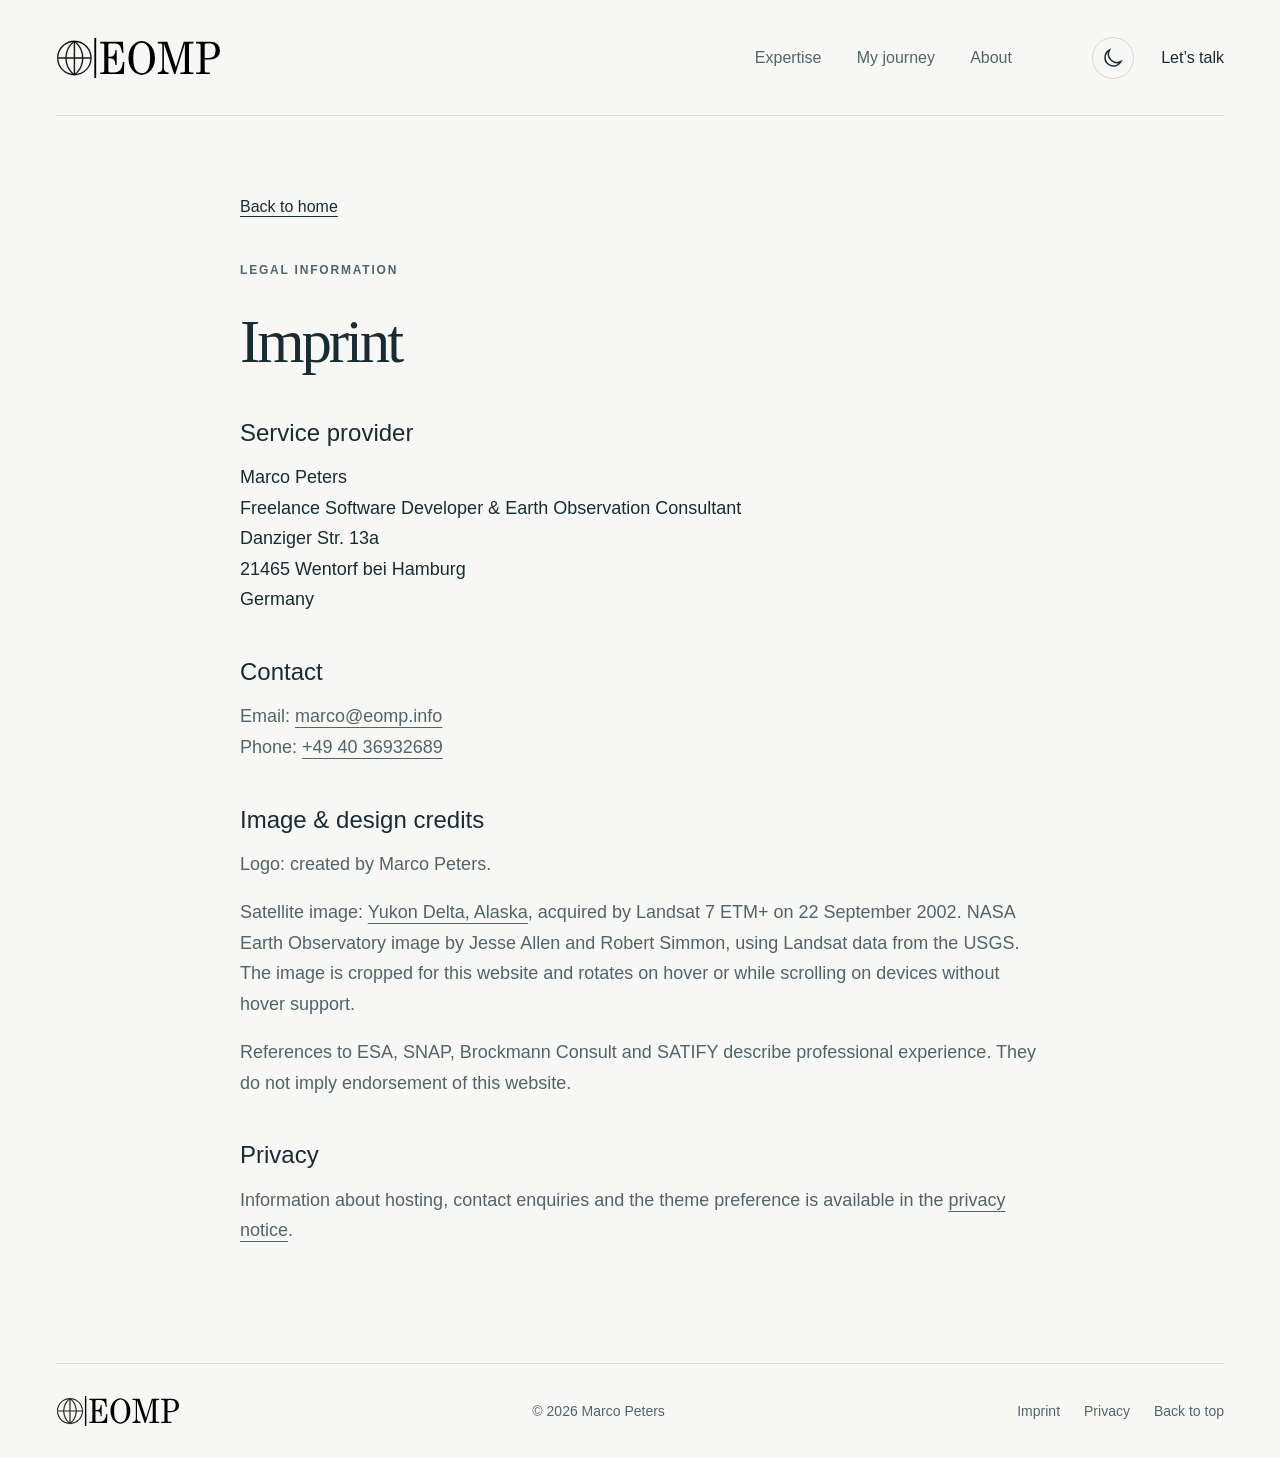
==== commit c9c5c2a6: "SATify -> SATIFY" ====
--- a/imprint.html
+++ b/imprint.html
@@ -48,7 +48,7 @@
   <p>Satellite image: <a href="https://science.nasa.gov/earth/earth-observatory/yukon-delta-alaska-72762/" rel="noopener" target="_blank">Yukon Delta,
     Alaska<span class="visually-hidden"> (opens in a new tab)</span></a>, acquired by Landsat 7 ETM+ on 22 September 2002. NASA Earth Observatory image by Jesse Allen and Robert
     Simmon, using Landsat data from the USGS. The image is cropped for this website and rotates on hover or while scrolling on devices without hover support.</p>
-  <p>References to ESA, SNAP, Brockmann Consult and SATify describe professional experience. They do not imply
+  <p>References to ESA, SNAP, Brockmann Consult and SATIFY describe professional experience. They do not imply
     endorsement of this website.</p>
   <h2>Privacy</h2>
   <p>Information about hosting, contact enquiries and the theme preference is available in the <a href="privacy.html">privacy
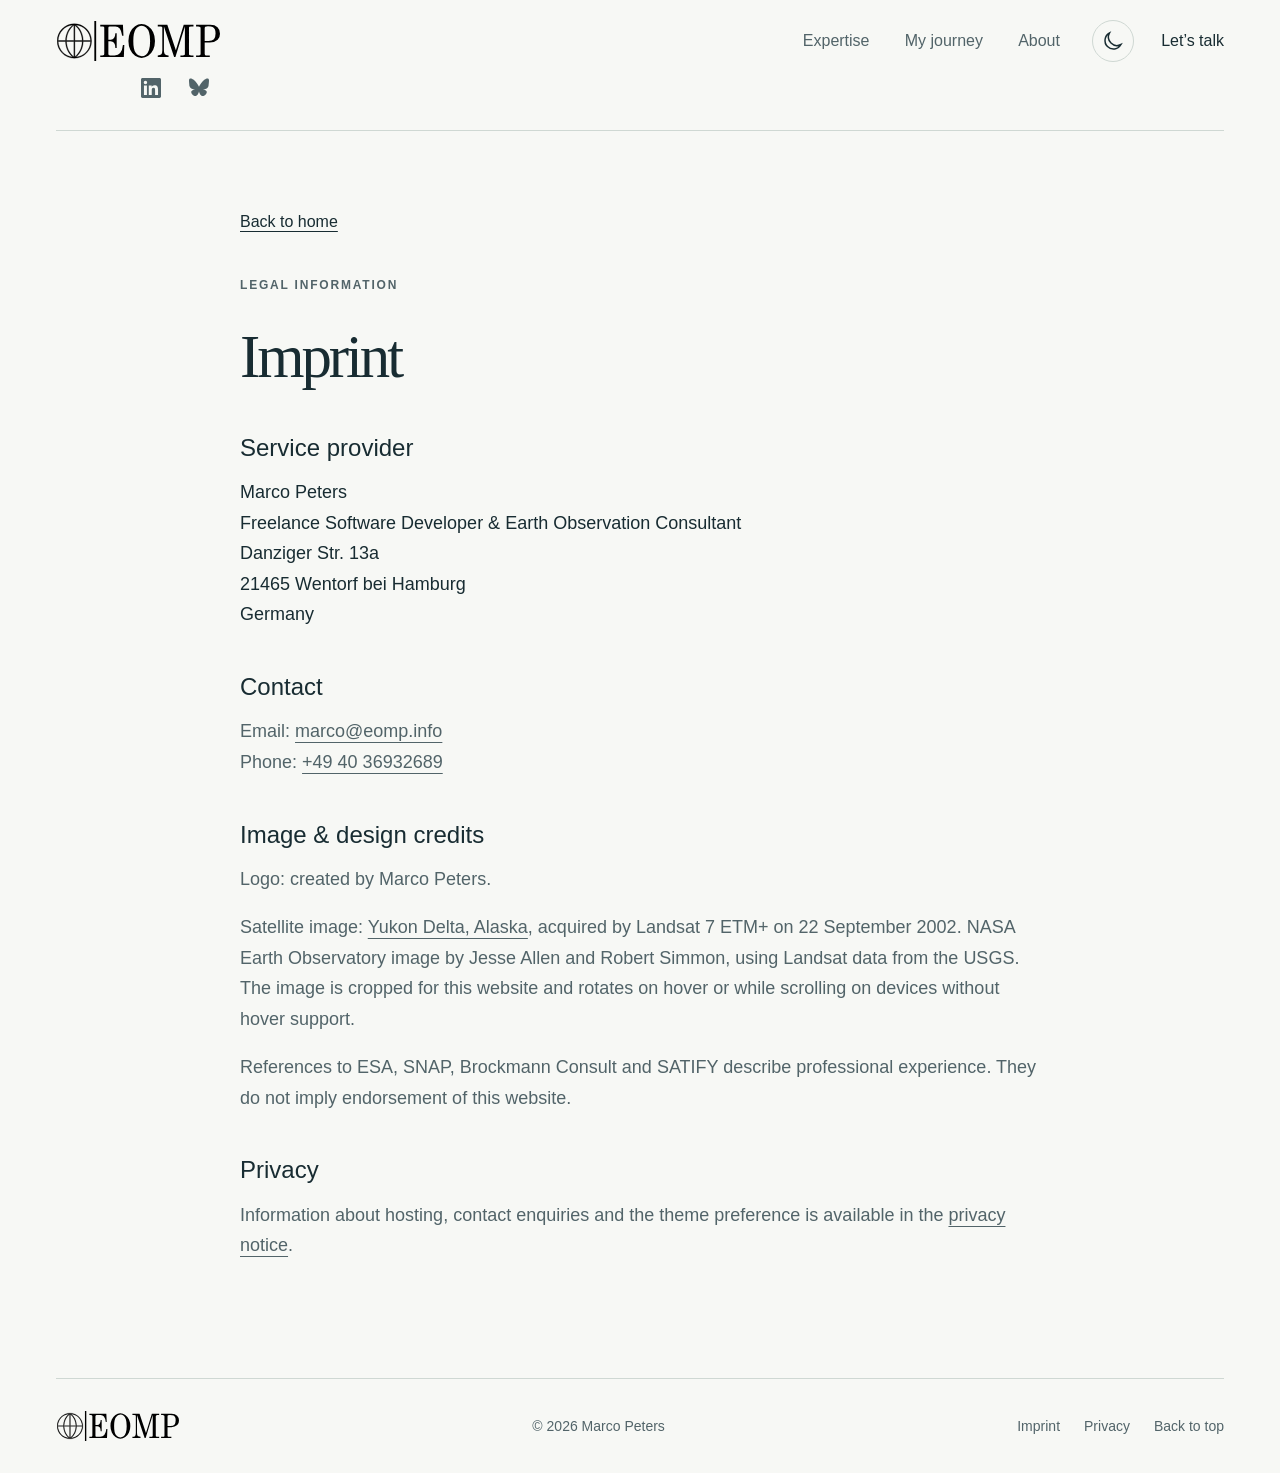
==== commit 6aff60b2: "Add responsive LinkedIn and Bluesky header icons" ====
--- a/imprint.html
+++ b/imprint.html
@@ -20,6 +20,14 @@
     src="assets/logo.svg" alt="EOMP" width="165" height="40"></a>
   <nav aria-label="Main navigation"><a href="index.html#expertise">Expertise</a><a href="index.html#journey">My journey</a><a
       href="index.html#about">About</a></nav>
+  <div class="header-socials" role="group" aria-label="Social profiles">
+    <a href="https://www.linkedin.com/in/marco-peters-4606b3296" aria-label="LinkedIn (opens in a new tab)" rel="noopener" target="_blank">
+      <svg viewBox="0 0 24 24" fill="currentColor" aria-hidden="true" focusable="false"><path d="M20.447 20.452h-3.554v-5.569c0-1.328-.027-3.037-1.852-3.037-1.853 0-2.136 1.445-2.136 2.939v5.667H9.351V9h3.414v1.561h.046c.477-.9 1.637-1.85 3.37-1.85 3.601 0 4.267 2.37 4.267 5.455v6.286zM5.337 7.433a2.062 2.062 0 1 1 0-4.124 2.062 2.062 0 0 1 0 4.124zM7.119 20.452H3.555V9h3.564v11.452zM22.225 0H1.771C.792 0 0 .774 0 1.729v20.542C0 23.227.792 24 1.771 24h20.451C23.2 24 24 23.227 24 22.271V1.729C24 .774 23.2 0 22.222 0z"/></svg>
+    </a>
+    <a href="https://bsky.app/profile/eomp.info" aria-label="Bluesky (opens in a new tab)" rel="noopener" target="_blank">
+      <svg viewBox="0 0 24 24" fill="currentColor" aria-hidden="true" focusable="false"><path d="M5.202 1.922C7.954 3.988 10.914 8.177 12 10.425c1.086-2.248 4.046-6.437 6.798-8.503C20.784.432 24-.72 24 2.95c0 .733-.42 6.164-.667 7.044-.856 3.064-3.978 3.845-6.755 3.372 4.854.827 6.089 3.566 3.422 6.305-5.065 5.202-7.28-1.305-7.848-2.972-.104-.306-.153-.449-.152-.327.001-.122-.048.021-.152.327-.568 1.667-2.783 8.174-7.848 2.972-2.667-2.739-1.432-5.478 3.422-6.305-2.777.473-5.899-.308-6.755-3.372C.42 9.114 0 3.683 0 2.95 0-.72 3.216.432 5.202 1.922z"/></svg>
+    </a>
+  </div>
   <div class="header-actions">
     <button class="theme-toggle" aria-label="Switch colour theme" type="button" hidden>
       <svg class="sun" viewBox="0 0 24 24" fill="none" stroke="currentColor" stroke-width="1.5" aria-hidden="true">
--- a/styles.css
+++ b/styles.css
@@ -164,11 +164,19 @@
 
 .site-header {
   min-height: 116px;
-  display: flex;
+  display: grid;
+  grid-template-columns: auto 1fr auto;
+  grid-template-areas: "brand navigation actions" "socials . .";
   align-items: center;
   justify-content: space-between;
-  gap: 2rem;
+  column-gap: 2rem;
+  row-gap: .25rem;
+  padding-block: 20px;
   border-bottom: 1px solid var(--line)
+}
+
+.site-header > .brand {
+  grid-area: brand
 }
 
 .brand {
@@ -181,10 +189,11 @@
 }
 
 .site-header nav {
+  grid-area: navigation;
   display: flex;
   gap: 2.2rem;
   margin-left: auto;
-  margin-right: 3rem
+  margin-right: 0
 }
 
 .site-header a {
@@ -201,9 +210,38 @@
 }
 
 .header-actions {
+  grid-area: actions;
   display: flex;
   align-items: center;
   gap: 1.7rem
+}
+
+.header-socials {
+  grid-area: socials;
+  justify-self: end;
+  display: flex;
+  align-items: center;
+  gap: .25rem;
+  flex-shrink: 0
+}
+
+.header-socials a {
+  display: grid;
+  place-items: center;
+  width: 44px;
+  height: 44px;
+  color: var(--muted);
+  border-radius: 50%
+}
+
+.header-socials a:hover {
+  color: var(--accent);
+  background: var(--surface)
+}
+
+.header-socials svg {
+  width: 20px;
+  height: 20px
 }
 
 .theme-toggle {
@@ -648,7 +686,7 @@
 
 .about-portrait {
   margin: 0;
-  width: min(100%, 320px);
+  width: min(90%, 288px);
   justify-self: center;
   grid-column: 1;
   grid-row: 2;
@@ -865,8 +903,15 @@
     gap: 1rem
   }
 
+  .site-header {
+    column-gap: 1rem
+  }
+
+  .header-actions {
+    gap: 1rem
+  }
+
   .site-header nav {
-    margin-right: 1rem;
     gap: 1.5rem
   }
 
@@ -898,9 +943,10 @@
 
   .site-header {
     min-height: 92px;
-    gap: 1rem;
+    display: flex;
+    gap: 0 1rem;
     flex-wrap: wrap;
-    padding-block: 20px
+    padding-block: 20px 8px
   }
 
   .brand img {
@@ -912,13 +958,25 @@
     order: 3;
     width: 100%;
     justify-content: center;
-    margin: 0;
+    margin: 1rem 0 0;
     gap: 2rem
   }
 
   .header-actions {
     margin-left: auto;
     gap: 1rem
+  }
+
+  .header-socials {
+    order: 4;
+    width: 100%;
+    justify-content: center;
+    gap: 0
+  }
+
+  .header-socials svg {
+    width: 16px;
+    height: 16px
   }
 
   .hero {
@@ -1049,6 +1107,10 @@
     grid-row: auto
   }
 
+  .about-portrait {
+    width: min(80%, 256px)
+  }
+
   .about-copy {
     padding-top: 0
   }
@@ -1177,7 +1239,11 @@
   }
 
   .site-header {
-    gap: .75rem
+    gap: 0 .75rem
+  }
+
+  .site-header nav {
+    margin-top: .75rem
   }
 
   .header-contact {
